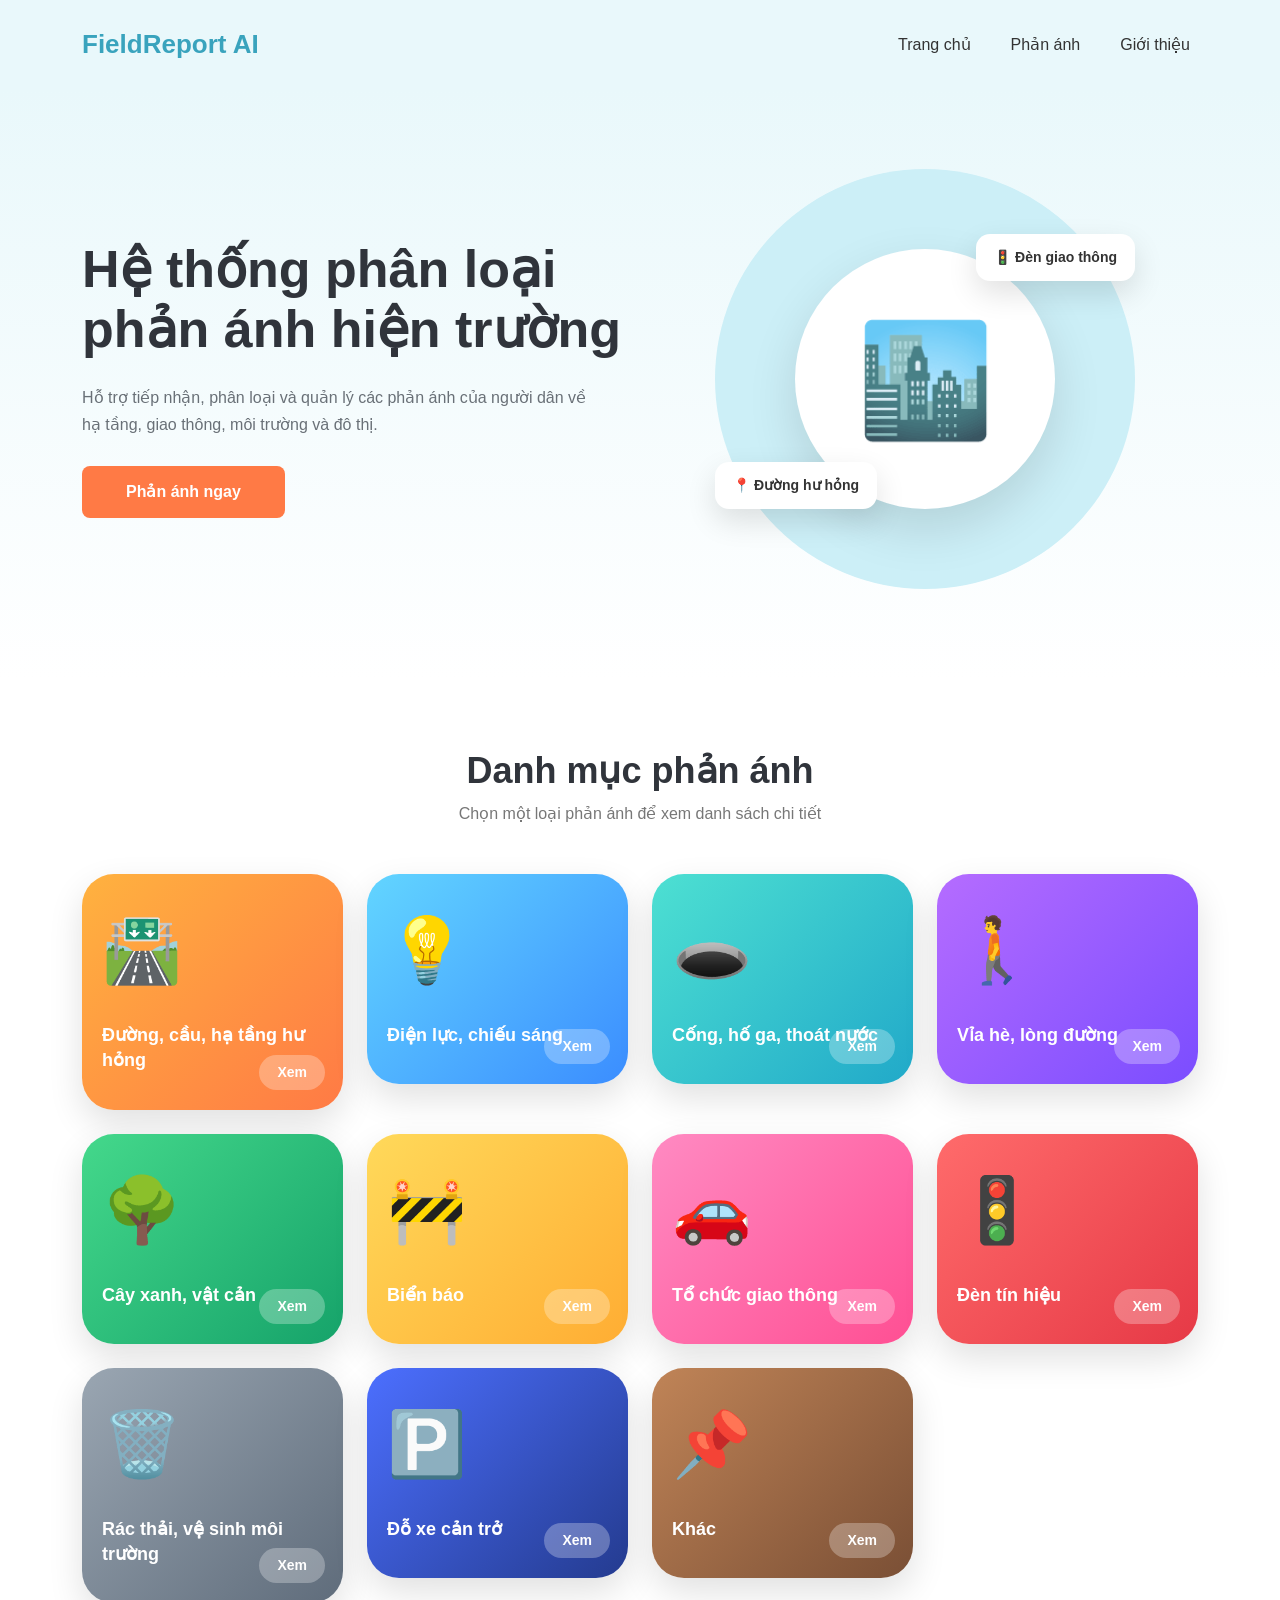
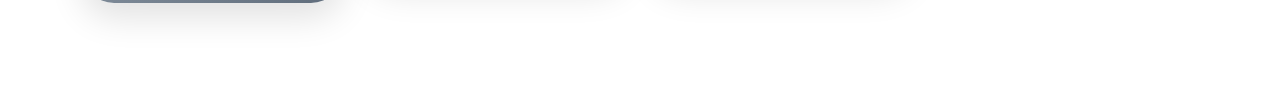
==== frontend/index.html @ c3dd0f90 "9_5" ====
<!DOCTYPE html>
<html lang="vi">
<head>
  <meta charset="UTF-8" />
  <meta name="viewport" content="width=device-width, initial-scale=1.0" />
  <title>Hệ thống phân loại phản ánh hiện trường</title>

  <!-- Bootstrap mới nhất -->
  <link
    href="https://cdn.jsdelivr.net/npm/bootstrap@5.3.3/dist/css/bootstrap.min.css"
    rel="stylesheet"
  />

  <!-- CSS riêng -->
  <link rel="stylesheet" href="css/style.css" />
</head>

<body>
  <!-- NAVBAR -->
  <nav class="navbar navbar-expand-lg navbar-light custom-navbar">
    <div class="container">
      <a class="navbar-brand fw-bold" href="index.html">FieldReport AI</a>

      <button
        class="navbar-toggler"
        type="button"
        data-bs-toggle="collapse"
        data-bs-target="#navbarMenu"
      >
        <span class="navbar-toggler-icon"></span>
      </button>

      <div class="collapse navbar-collapse" id="navbarMenu">
        <ul class="navbar-nav ms-auto gap-lg-4">
          <li class="nav-item">
            <a class="nav-link active" href="index.html">Trang chủ</a>
          </li>
          <li class="nav-item">
            <a class="nav-link" href="#">Phản ánh</a>
          </li>
          <li class="nav-item">
            <a class="nav-link" href="#">Giới thiệu</a>
          </li>
        </ul>
      </div>
    </div>
  </nav>

  <!-- HERO SECTION -->
  <section class="hero-section">
    <div class="container">
      <div class="row align-items-center">
        <!-- LEFT CONTENT -->
        <div class="col-lg-6">
          <h1 class="hero-title">
            Hệ thống phân loại<br />
            phản ánh hiện trường
          </h1>

          <p class="hero-desc">
            Hỗ trợ tiếp nhận, phân loại và quản lý các phản ánh của người dân
            về hạ tầng, giao thông, môi trường và đô thị.
          </p>

          <a href="report.html" class="btn hero-btn">
            Phản ánh ngay
            </a>
        </div>

        <!-- RIGHT CONTENT -->
        <div class="col-lg-6 text-center mt-5 mt-lg-0">
          <div class="hero-image-box">
            <div class="circle-bg"></div>

            <div class="phone-card card-small card-1">
              <span>📍</span> Đường hư hỏng
            </div>

            <div class="phone-card card-small card-2">
              <span>🚦</span> Đèn giao thông
            </div>

            <div class="hero-main-icon">
              🏙️
            </div>
          </div>
        </div>
      </div>
    </div>
  </section>

  <!-- CATEGORY SECTION -->
  <section class="category-section" id="categories">
    <div class="container">
      <div class="section-header text-center mb-5">
        <h2>Danh mục phản ánh</h2>
        <p>Chọn một loại phản ánh để xem danh sách chi tiết</p>
      </div>

      <div class="row g-4">
        <div class="col-6 col-md-4 col-lg-3">
            <a href="category.html?type=duong_cau_ha_tang_hu_hong" class="category-card bg-orange">
            <div class="category-icon">🛣️</div>
            <h5>Đường, cầu, hạ tầng hư hỏng</h5>
            </a>
        </div>

        <div class="col-6 col-md-4 col-lg-3">
            <a href="category.html?type=dien_luc_chieu_sang" class="category-card bg-blue">
            <div class="category-icon">💡</div>
            <h5>Điện lực, chiếu sáng</h5>
            </a>
        </div>

        <div class="col-6 col-md-4 col-lg-3">
            <a href="category.html?type=cong_ho_ga_thoat_nuoc" class="category-card bg-cyan">
            <div class="category-icon">🕳️</div>
            <h5>Cống, hố ga, thoát nước</h5>
            </a>
        </div>

        <div class="col-6 col-md-4 col-lg-3">
            <a href="category.html?type=via_he_long_duong" class="category-card bg-purple">
            <div class="category-icon">🚶</div>
            <h5>Vỉa hè, lòng đường</h5>
            </a>
        </div>

        <div class="col-6 col-md-4 col-lg-3">
            <a href="category.html?type=cay_xanh_vat_can" class="category-card bg-green">
            <div class="category-icon">🌳</div>
            <h5>Cây xanh, vật cản</h5>
            </a>
        </div>

        <div class="col-6 col-md-4 col-lg-3">
            <a href="category.html?type=bien_bao" class="category-card bg-yellow">
            <div class="category-icon">🚧</div>
            <h5>Biển báo</h5>
            </a>
        </div>

        <div class="col-6 col-md-4 col-lg-3">
            <a href="category.html?type=to_chuc_giao_thong" class="category-card bg-pink">
            <div class="category-icon">🚗</div>
            <h5>Tổ chức giao thông</h5>
            </a>
        </div>

        <div class="col-6 col-md-4 col-lg-3">
            <a href="category.html?type=den_tin_hieu" class="category-card bg-red">
            <div class="category-icon">🚦</div>
            <h5>Đèn tín hiệu</h5>
            </a>
        </div>

        <div class="col-6 col-md-4 col-lg-3">
            <a href="category.html?type=rac_thai_ve_sinh_moi_truong" class="category-card bg-gray">
            <div class="category-icon">🗑️</div>
            <h5>Rác thải, vệ sinh môi trường</h5>
            </a>
        </div>

        <div class="col-6 col-md-4 col-lg-3">
            <a href="category.html?type=do_xe_can_tro" class="category-card bg-darkblue">
            <div class="category-icon">🅿️</div>
            <h5>Đỗ xe cản trở</h5>
            </a>
        </div>

        <div class="col-6 col-md-4 col-lg-3">
            <a href="category.html?type=khac" class="category-card bg-brown">
            <div class="category-icon">📌</div>
            <h5>Khác</h5>
            </a>
        </div>
        </div>
    </div>
  </section>

  <!-- BOOTSTRAP JS -->
  <script src="https://cdn.jsdelivr.net/npm/bootstrap@5.3.3/dist/js/bootstrap.bundle.min.js"></script>

  <!-- JS riêng -->
  <script src="js/main.js"></script>
</body>
</html>
---- frontend/css/style.css ----
* {
  margin: 0;
  padding: 0;
  box-sizing: border-box;
}

body {
  background-color: #f7fbfc;
  color: #333;
  font-family: "Segoe UI", Arial, sans-serif;
}

/* NAVBAR */
.custom-navbar {
  background: #e9f8fb;
  padding: 20px 0;
}

.navbar-brand {
  color: #39a3bd !important;
  font-size: 26px;
}

.nav-link {
  color: #333 !important;
  font-weight: 500;
}

.nav-link:hover {
  color: #ff7a45 !important;
}

/* HERO */
.hero-section {
  background: linear-gradient(180deg, #e9f8fb 0%, #ffffff 100%);
  padding: 80px 0 90px;
}

.hero-title {
  font-size: 52px;
  font-weight: 800;
  line-height: 1.15;
  color: #30343b;
  margin-bottom: 24px;
}

.hero-desc {
  max-width: 520px;
  color: #697077;
  font-size: 16px;
  line-height: 1.7;
  margin-bottom: 28px;
}

.hero-btn {
  background-color: #ff7a45;
  color: white;
  padding: 14px 44px;
  border-radius: 8px;
  font-weight: 700;
  border: none;
}

.hero-btn:hover {
  background-color: #f2632d;
  color: white;
}

/* HERO IMAGE */
.hero-image-box {
  position: relative;
  width: 420px;
  height: 420px;
  margin: 0 auto;
}

.circle-bg {
  position: absolute;
  inset: 0;
  background: #cceff7;
  border-radius: 50%;
}

.hero-main-icon {
  position: absolute;
  width: 260px;
  height: 260px;
  background: white;
  border-radius: 50%;
  top: 80px;
  left: 80px;
  display: flex;
  align-items: center;
  justify-content: center;
  font-size: 110px;
  box-shadow: 0 20px 50px rgba(0, 0, 0, 0.12);
}

.phone-card {
  position: absolute;
  background: white;
  padding: 13px 18px;
  border-radius: 14px;
  font-weight: 600;
  box-shadow: 0 12px 30px rgba(0, 0, 0, 0.12);
  z-index: 3;
  font-size: 14px;
}

.card-1 {
  left: 0;
  bottom: 80px;
}

.card-2 {
  right: 0;
  top: 65px;
}

/* CATEGORY */
.category-section {
  background-color: #ffffff;
  padding: 70px 0 90px;
}

.section-header h2 {
  font-size: 36px;
  font-weight: 800;
  color: #30343b;
}

.section-header p {
  color: #777;
  margin-top: 10px;
}

.category-card {
  display: block;
  min-height: 210px;
  border-radius: 32px;
  padding: 28px 20px;
  color: white;
  text-decoration: none;
  position: relative;
  overflow: hidden;
  transition: all 0.25s ease;
  box-shadow: 0 14px 35px rgba(0, 0, 0, 0.12);
}

.category-card:hover {
  transform: translateY(-8px);
  color: white;
  box-shadow: 0 18px 45px rgba(0, 0, 0, 0.18);
}

.category-icon {
  font-size: 64px;
  margin-bottom: 25px;
}

.category-card h5 {
  font-size: 18px;
  font-weight: 800;
  line-height: 1.4;
}

.category-card::after {
  content: "Xem";
  position: absolute;
  right: 18px;
  bottom: 20px;
  background: rgba(255, 255, 255, 0.28);
  padding: 7px 18px;
  border-radius: 30px;
  font-size: 14px;
  font-weight: 700;
}

/* COLORS */
.bg-orange {
  background: linear-gradient(135deg, #ffb23f, #ff7a45);
}

.bg-blue {
  background: linear-gradient(135deg, #62d5ff, #3b8dff);
}

.bg-pink {
  background: linear-gradient(135deg, #ff8ac2, #ff4f93);
}

.bg-purple {
  background: linear-gradient(135deg, #b56cff, #7b4dff);
}

.bg-green {
  background: linear-gradient(135deg, #44d88b, #16a36a);
}

.bg-yellow {
  background: linear-gradient(135deg, #ffd95a, #ffad33);
}

.bg-cyan {
  background: linear-gradient(135deg, #4de0d2, #21a9c9);
}

.bg-gray {
  background: linear-gradient(135deg, #9aa6b2, #5f6c7b);
}
.bg-red {
  background: linear-gradient(135deg, #ff6b6b, #e63946);
}

.bg-darkblue {
  background: linear-gradient(135deg, #4c6fff, #243b8f);
}

.bg-brown {
  background: linear-gradient(135deg, #c08457, #7a4f35);
}

/* RESPONSIVE */
@media (max-width: 768px) {
  .hero-title {
    font-size: 38px;
  }

  .hero-image-box {
    width: 310px;
    height: 310px;
  }

  .hero-main-icon {
    width: 190px;
    height: 190px;
    top: 60px;
    left: 60px;
    font-size: 80px;
  }

  .phone-card {
    font-size: 12px;
    padding: 10px 13px;
  }

  .category-card {
    min-height: 180px;
  }

  .category-icon {
    font-size: 50px;
  }
}




/* CATEGORY PAGE */
.category-page-header {
  background: linear-gradient(180deg, #e9f8fb 0%, #ffffff 100%);
  padding: 55px 0 40px;
}

.back-link {
  display: inline-block;
  margin-bottom: 20px;
  color: #39a3bd;
  text-decoration: none;
  font-weight: 700;
}

.back-link:hover {
  color: #ff7a45;
}

.category-page-header h1 {
  font-size: 42px;
  font-weight: 800;
  color: #30343b;
  margin-bottom: 14px;
}

.category-page-header p {
  color: #6d747b;
  font-size: 16px;
}

.report-section {
  background: #ffffff;
  padding: 45px 0 80px;
}

.report-card {
  border: none;
  border-radius: 24px;
  overflow: hidden;
  background: #ffffff;
  box-shadow: 0 12px 35px rgba(0, 0, 0, 0.09);
  transition: all 0.25s ease;
  height: 100%;
}

.report-card:hover {
  transform: translateY(-6px);
  box-shadow: 0 16px 42px rgba(0, 0, 0, 0.14);
}

.report-img {
  height: 180px;
  background: linear-gradient(135deg, #dff7fb, #f7fbfc);
  display: flex;
  align-items: center;
  justify-content: center;
  font-size: 62px;
}

.report-body {
  padding: 22px;
}

.report-body h5 {
  font-weight: 800;
  color: #30343b;
  margin-bottom: 10px;
}

.report-body p {
  color: #697077;
  font-size: 14px;
  line-height: 1.6;
  margin-bottom: 10px;
}

.report-meta {
  font-size: 13px;
  color: #7b838a;
  margin-bottom: 14px;
}

.status-badge {
  display: inline-block;
  padding: 7px 14px;
  border-radius: 20px;
  font-size: 13px;
  font-weight: 700;
}

.status-pending {
  background: #fff3cd;
  color: #9a6a00;
}

.status-processing {
  background: #dbeafe;
  color: #1d4ed8;
}

.status-done {
  background: #dcfce7;
  color: #15803d;
}

.empty-box {
  background: #f7fbfc;
  border-radius: 24px;
  padding: 45px;
  text-align: center;
  color: #6d747b;
}

.empty-box h4 {
  font-weight: 800;
  color: #30343b;
  margin-bottom: 10px;
}







/* REPORT FORM PAGE */
.report-form-section {
  background: linear-gradient(180deg, #e9f8fb 0%, #ffffff 100%);
  padding: 60px 0 90px;
}

.form-wrapper {
  max-width: 760px;
  margin: 0 auto;
  background: #ffffff;
  padding: 42px;
  border-radius: 28px;
  box-shadow: 0 18px 45px rgba(0, 0, 0, 0.1);
}

.form-header h1 {
  font-size: 38px;
  font-weight: 800;
  color: #30343b;
  margin-bottom: 14px;
}

.form-header p {
  color: #697077;
  margin-bottom: 32px;
}

.form-label {
  font-weight: 700;
  color: #30343b;
}

.form-control {
  border-radius: 14px;
  padding: 13px 15px;
  border: 1px solid #d8e3e7;
}

.form-control:focus {
  border-color: #39a3bd;
  box-shadow: 0 0 0 0.2rem rgba(57, 163, 189, 0.15);
}

.submit-btn {
  background-color: #ff7a45;
  color: #ffffff;
  padding: 14px;
  border-radius: 14px;
  font-weight: 800;
  border: none;
  margin-top: 12px;
}

.submit-btn:hover {
  background-color: #f2632d;
  color: #ffffff;
}

.preview-box {
  margin-top: 18px;
  margin-bottom: 18px;
  padding: 18px;
  background: #f7fbfc;
  border-radius: 18px;
}

.preview-box p {
  font-weight: 700;
  color: #30343b;
}

.preview-box img {
  width: 100%;
  max-height: 320px;
  object-fit: cover;
  border-radius: 16px;
}

.result-box {
  margin-top: 25px;
  padding: 22px;
  background: #e9f8fb;
  border-radius: 20px;
  border-left: 6px solid #39a3bd;
}

.result-box h5 {
  font-weight: 800;
  color: #30343b;
}

.result-box p {
  margin-bottom: 0;
  color: #4b5560;
}






/* DETAIL PAGE */
.detail-section {
  background: linear-gradient(180deg, #e9f8fb 0%, #ffffff 100%);
  padding: 55px 0 90px;
}

.report-link {
  color: inherit;
  text-decoration: none;
  display: block;
  height: 100%;
}

.report-link:hover {
  color: inherit;
}

.detail-card {
  background: #ffffff;
  border-radius: 30px;
  overflow: hidden;
  box-shadow: 0 18px 48px rgba(0, 0, 0, 0.12);
}

.detail-image {
  height: 300px;
  background: linear-gradient(135deg, #dff7fb, #f7fbfc);
  display: flex;
  align-items: center;
  justify-content: center;
  font-size: 120px;
}

.detail-body {
  padding: 38px;
}

.detail-top {
  display: flex;
  justify-content: space-between;
  align-items: center;
  gap: 12px;
  margin-bottom: 18px;
  flex-wrap: wrap;
}

.detail-category {
  display: inline-block;
  background: #e9f8fb;
  color: #2293ad;
  padding: 8px 16px;
  border-radius: 20px;
  font-weight: 800;
  font-size: 14px;
}

.detail-body h1 {
  font-size: 38px;
  font-weight: 800;
  color: #30343b;
  margin-bottom: 24px;
}

.detail-info {
  background: #f7fbfc;
  padding: 22px;
  border-radius: 20px;
  margin-bottom: 26px;
}

.detail-info p {
  margin-bottom: 10px;
  color: #4b5560;
}

.detail-info p:last-child {
  margin-bottom: 0;
}

.detail-description,
.detail-processing {
  margin-bottom: 24px;
}

.detail-description h5,
.detail-processing h5 {
  font-weight: 800;
  color: #30343b;
  margin-bottom: 10px;
}

.detail-description p,
.detail-processing p {
  color: #697077;
  line-height: 1.7;
}

@media (max-width: 768px) {
  .detail-body {
    padding: 26px;
  }

  .detail-body h1 {
    font-size: 28px;
  }

  .detail-image {
    height: 230px;
    font-size: 90px;
  }
}


.report-img img {
  width: 100%;
  height: 100%;
  object-fit: cover;
}

.detail-image img {
  width: 100%;
  height: 100%;
  object-fit: cover;
}
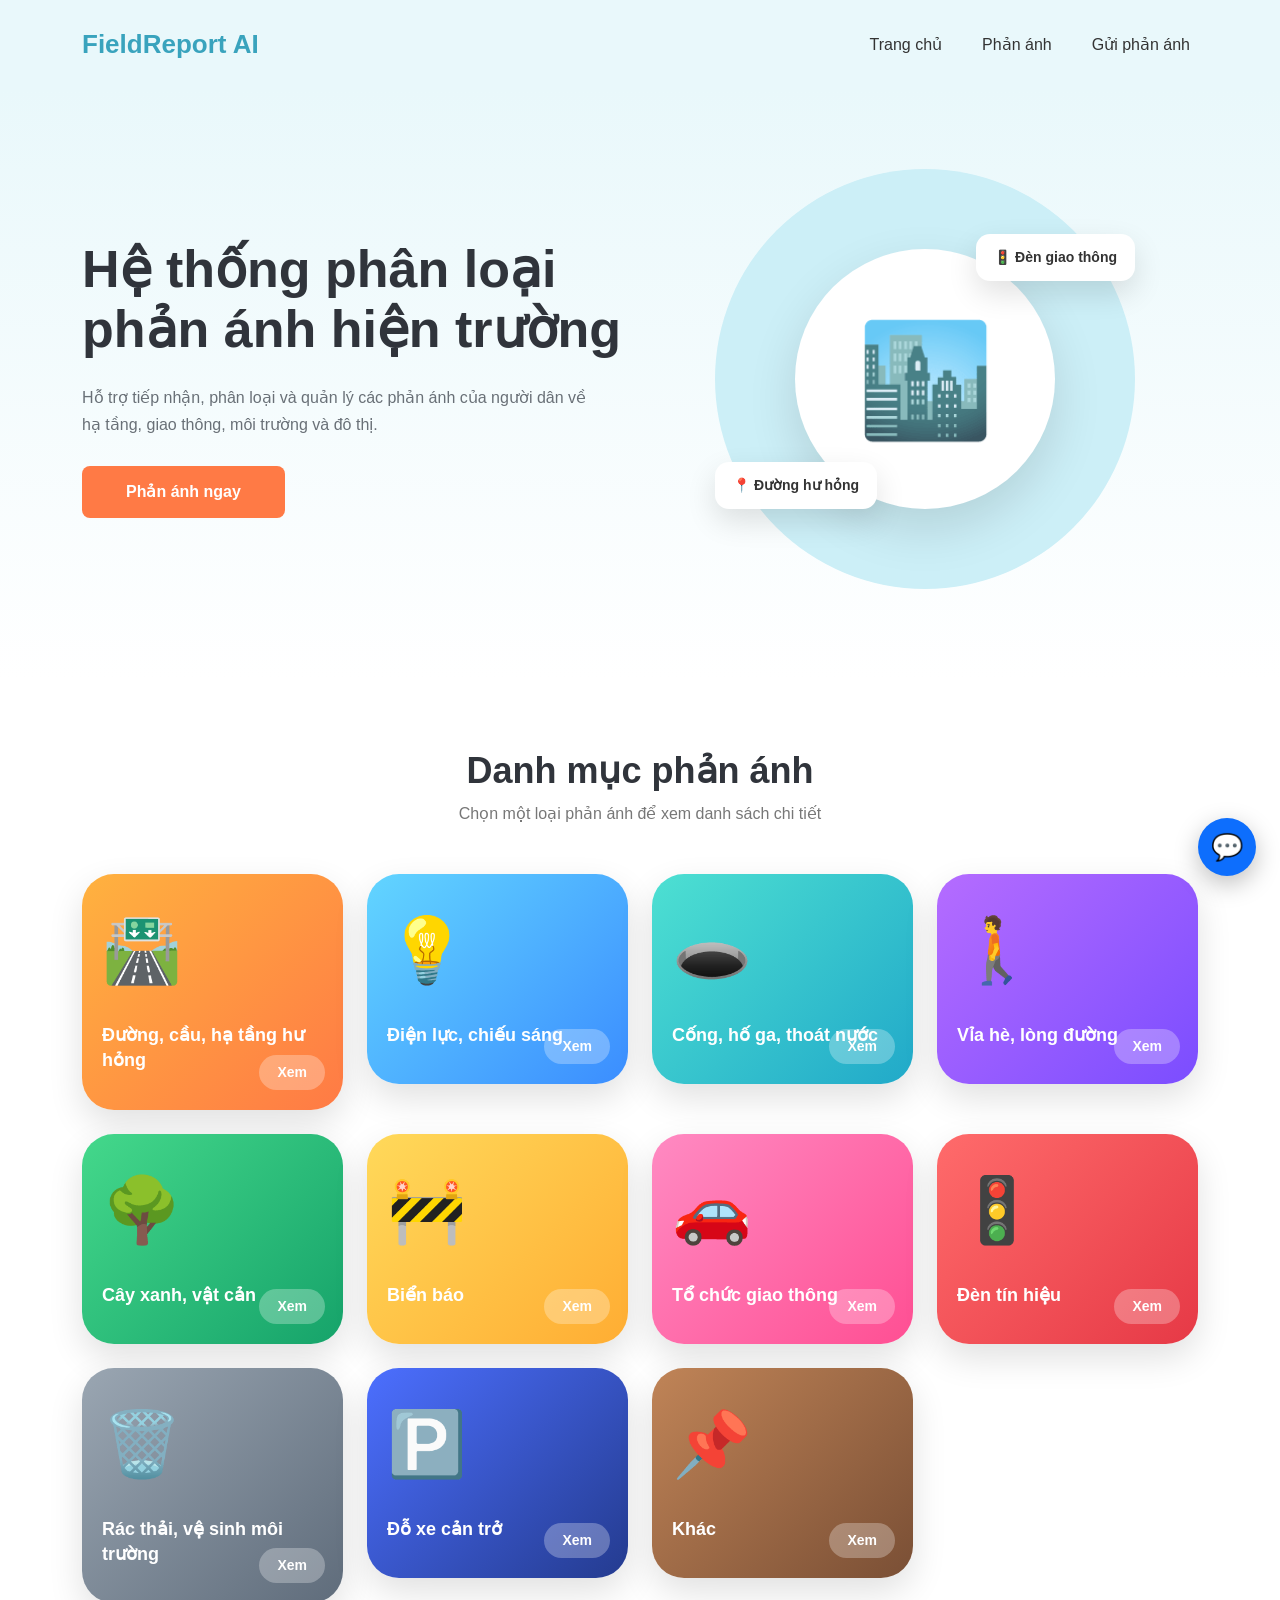
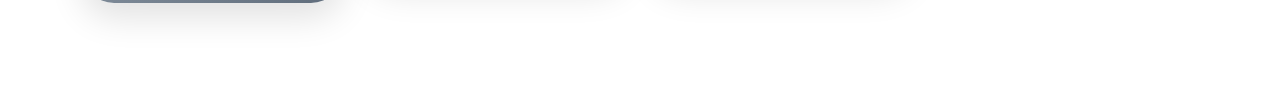
==== commit 2f62c751: "10_5" ====
--- a/frontend/index.html
+++ b/frontend/index.html
@@ -13,6 +13,7 @@
 
   <!-- CSS riêng -->
   <link rel="stylesheet" href="css/style.css" />
+  <link rel="stylesheet" href="css/chatbot.css">
 </head>
 
 <body>
@@ -33,13 +34,13 @@
       <div class="collapse navbar-collapse" id="navbarMenu">
         <ul class="navbar-nav ms-auto gap-lg-4">
           <li class="nav-item">
-            <a class="nav-link active" href="index.html">Trang chủ</a>
+            <a class="nav-link" href="index.html">Trang chủ</a>
           </li>
           <li class="nav-item">
-            <a class="nav-link" href="#">Phản ánh</a>
+            <a class="nav-link active" href="reports.html">Phản ánh</a>
           </li>
           <li class="nav-item">
-            <a class="nav-link" href="#">Giới thiệu</a>
+            <a class="nav-link" href="report.html">Gửi phản ánh</a>
           </li>
         </ul>
       </div>
@@ -183,5 +184,35 @@
 
   <!-- JS riêng -->
   <script src="js/main.js"></script>
+
+
+<!-- Chatbot floating widget -->
+<button class="chatbot-toggle" onclick="toggleChatbot()">💬</button>
+
+<div class="chatbot-box" id="chatbotBox">
+    <div class="chatbot-header">
+        <span>ReportBot - Hỗ trợ phản ánh</span>
+        <button class="chatbot-close" onclick="toggleChatbot()">×</button>
+    </div>
+
+    <div class="chatbot-messages" id="chatbotMessages">
+        <div class="chat-message bot-message">
+            Xin chào! Tôi là ReportBot. Bạn có thể gửi phản ánh hoặc tra cứu trạng thái phản ánh tại đây.
+        </div>
+    </div>
+
+    <div class="chatbot-suggestions">
+        <button onclick="sendSuggestion('Tôi muốn gửi phản ánh')">Gửi phản ánh</button>
+        <button onclick="askReportCode()">Tra cứu mã</button>
+        <button onclick="askReportLocation()">Tra cứu địa điểm</button>
+    </div>
+
+    <div class="chatbot-input-area">
+        <input type="text" id="chatbotInput" placeholder="Nhập tin nhắn..." />
+        <button onclick="sendChatMessage()">Gửi</button>
+    </div>
+</div>
+<script src="js/chatbot.js?v=999"></script>
 </body>
+
 </html>
--- a/frontend/css/style.css
+++ b/frontend/css/style.css
@@ -605,4 +605,208 @@
   width: 100%;
   height: 100%;
   object-fit: cover;
+}
+
+
+
+
+
+
+/* SEARCH REPORT PAGE */
+.search-page-section {
+  background: linear-gradient(180deg, #e9f8fb 0%, #ffffff 100%);
+  padding: 60px 0 55px;
+}
+
+.search-header h1 {
+  font-size: 42px;
+  font-weight: 800;
+  color: #30343b;
+  margin-bottom: 12px;
+}
+
+.search-header p {
+  color: #697077;
+  margin-bottom: 35px;
+}
+
+.search-box {
+  background: #ffffff;
+  padding: 32px;
+  border-radius: 28px;
+  box-shadow: 0 16px 42px rgba(0, 0, 0, 0.09);
+}
+
+.form-select {
+  border-radius: 14px;
+  padding: 13px 15px;
+  border: 1px solid #d8e3e7;
+}
+
+.form-select:focus {
+  border-color: #39a3bd;
+  box-shadow: 0 0 0 0.2rem rgba(57, 163, 189, 0.15);
+}
+
+.search-btn {
+  background: #ff7a45;
+  color: #ffffff;
+  padding: 13px 42px;
+  border-radius: 14px;
+  font-weight: 800;
+  border: none;
+}
+
+.search-btn:hover {
+  background: #f2632d;
+  color: #ffffff;
+}
+
+.reset-btn {
+  background: #e9f8fb;
+  color: #2293ad;
+  padding: 13px 36px;
+  border-radius: 14px;
+  font-weight: 800;
+  border: none;
+}
+
+.reset-btn:hover {
+  background: #d7f1f6;
+  color: #176f86;
+}
+
+
+
+
+
+/* REPORTS PAGE NEW LAYOUT */
+.reports-layout-section {
+  background: linear-gradient(180deg, #e9f8fb 0%, #ffffff 100%);
+  padding: 45px 0 80px;
+}
+
+.reports-sidebar {
+  background: #ffffff;
+  border-radius: 28px;
+  padding: 24px;
+  box-shadow: 0 16px 42px rgba(0, 0, 0, 0.09);
+  position: sticky;
+  top: 24px;
+}
+
+.reports-sidebar h4 {
+  font-size: 22px;
+  font-weight: 800;
+  color: #30343b;
+  margin-bottom: 20px;
+}
+
+.sidebar-category-item {
+  display: flex;
+  align-items: center;
+  gap: 12px;
+  padding: 13px 14px;
+  border-radius: 16px;
+  color: #4b5560;
+  text-decoration: none;
+  font-weight: 700;
+  font-size: 14px;
+  margin-bottom: 10px;
+  background: #f7fbfc;
+  transition: all 0.25s ease;
+}
+
+.sidebar-category-item span {
+  font-size: 22px;
+}
+
+.sidebar-category-item:hover {
+  background: #e9f8fb;
+  color: #2293ad;
+  transform: translateX(5px);
+}
+
+.reports-main-content {
+  background: #ffffff;
+  border-radius: 28px;
+  padding: 30px;
+  box-shadow: 0 16px 42px rgba(0, 0, 0, 0.07);
+}
+
+.reports-title-box h1 {
+  font-size: 36px;
+  font-weight: 800;
+  color: #30343b;
+  margin-bottom: 10px;
+}
+
+.reports-title-box p {
+  color: #697077;
+  margin-bottom: 26px;
+}
+
+.search-inline-box {
+  display: grid;
+  grid-template-columns: 1fr 1fr 1.1fr 52px 52px;
+  gap: 14px;
+  align-items: center;
+  background: #f7fbfc;
+  padding: 18px;
+  border-radius: 22px;
+}
+
+.search-inline-box .form-control,
+.search-inline-box .form-select {
+  height: 52px;
+}
+
+.icon-action-btn {
+  width: 52px;
+  height: 52px;
+  border-radius: 16px;
+  font-size: 21px;
+  font-weight: 800;
+  display: flex;
+  align-items: center;
+  justify-content: center;
+  border: none;
+  transition: all 0.25s ease;
+}
+
+.search-icon-btn {
+  background: #ff7a45;
+  color: #ffffff;
+}
+
+.search-icon-btn:hover {
+  background: #f2632d;
+  color: #ffffff;
+  transform: translateY(-3px);
+}
+
+.reset-icon-btn {
+  background: #e9f8fb;
+  color: #2293ad;
+}
+
+.reset-icon-btn:hover {
+  background: #d7f1f6;
+  color: #176f86;
+  transform: translateY(-3px);
+}
+
+/* RESPONSIVE */
+@media (max-width: 992px) {
+  .reports-sidebar {
+    position: static;
+  }
+
+  .search-inline-box {
+    grid-template-columns: 1fr;
+  }
+
+  .icon-action-btn {
+    width: 100%;
+  }
 }
--- a/frontend/css/chatbot.css
+++ b/frontend/css/chatbot.css
@@ -0,0 +1,127 @@
+.chatbot-toggle {
+    position: fixed;
+    right: 24px;
+    bottom: 24px;
+    width: 58px;
+    height: 58px;
+    border-radius: 50%;
+    border: none;
+    background: #0d6efd;
+    color: white;
+    font-size: 26px;
+    cursor: pointer;
+    box-shadow: 0 8px 24px rgba(0, 0, 0, 0.25);
+    z-index: 9999;
+}
+
+.chatbot-box {
+    position: fixed;
+    right: 24px;
+    bottom: 92px;
+    width: 360px;
+    height: 500px;
+    background: #ffffff;
+    border-radius: 18px;
+    box-shadow: 0 10px 32px rgba(0, 0, 0, 0.22);
+    display: none;
+    flex-direction: column;
+    overflow: hidden;
+    z-index: 9999;
+    border: 1px solid #e5e7eb;
+}
+
+.chatbot-header {
+    background: #0d6efd;
+    color: white;
+    padding: 14px 16px;
+    font-weight: 600;
+    display: flex;
+    justify-content: space-between;
+    align-items: center;
+}
+
+.chatbot-close {
+    border: none;
+    background: transparent;
+    color: white;
+    font-size: 22px;
+    cursor: pointer;
+}
+
+.chatbot-messages {
+    flex: 1;
+    padding: 14px;
+    overflow-y: auto;
+    background: #f8fafc;
+}
+
+.chat-message {
+    max-width: 85%;
+    padding: 10px 12px;
+    margin-bottom: 10px;
+    border-radius: 14px;
+    font-size: 14px;
+    line-height: 1.45;
+    white-space: pre-line;
+}
+
+.user-message {
+    margin-left: auto;
+    background: #0d6efd;
+    color: white;
+    border-bottom-right-radius: 4px;
+}
+
+.bot-message {
+    margin-right: auto;
+    background: #ffffff;
+    color: #111827;
+    border: 1px solid #e5e7eb;
+    border-bottom-left-radius: 4px;
+}
+
+.chatbot-input-area {
+    display: flex;
+    gap: 8px;
+    padding: 12px;
+    border-top: 1px solid #e5e7eb;
+    background: #ffffff;
+}
+
+.chatbot-input-area input {
+    flex: 1;
+    border: 1px solid #d1d5db;
+    border-radius: 999px;
+    padding: 10px 14px;
+    outline: none;
+    font-size: 14px;
+}
+
+.chatbot-input-area button {
+    border: none;
+    background: #0d6efd;
+    color: white;
+    border-radius: 999px;
+    padding: 0 16px;
+    cursor: pointer;
+    font-weight: 600;
+}
+
+.chatbot-suggestions {
+    padding: 8px 12px;
+    display: flex;
+    flex-wrap: wrap;
+    gap: 6px;
+    background: white;
+    border-top: 1px solid #f1f5f9;
+}
+
+.chatbot-suggestions button {
+    border: 1px solid #dbeafe;
+    background: #eff6ff;
+    color: #0d6efd;
+    border-radius: 999px;
+    padding: 6px 10px;
+    font-size: 12px;
+    cursor: pointer;
+}
